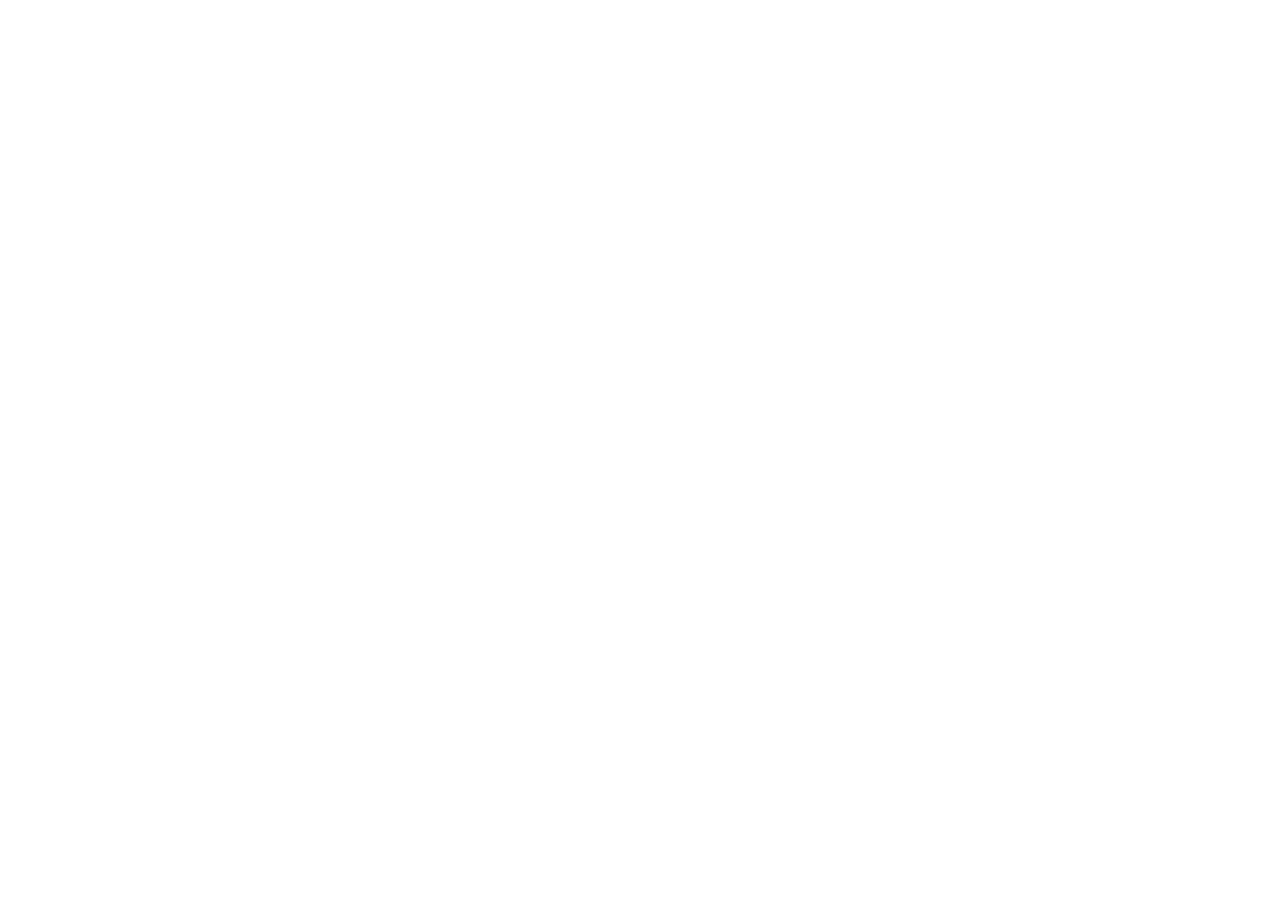
==== pages/cultura.html @ fa31e48a "Navbar finalizada com responsividade" ====
<!DOCTYPE html>
<html lang="en">
<head>
    <meta charset="UTF-8">
    <meta name="viewport" content="width=device-width, initial-scale=1.0">
    <title>Chile | Cultura</title>
    <link rel="icon" href="../assets/icons/chile-round-flag.png" type="image/x-icon">
    <link href="https://cdn.jsdelivr.net/npm/bootstrap@5.3.8/dist/css/bootstrap.min.css" rel="stylesheet" integrity="sha384-sRIl4kxILFvY47J16cr9ZwB07vP4J8+LH7qKQnuqkuIAvNWLzeN8tE5YBujZqJLB" crossorigin="anonymous">
    <link rel="stylesheet" href="../css/style.css">
</head>
<body>
    
</body>
</html>
---- css/style.css ----
* {
    margin: 0;
    padding: 0;
    text-decoration: none;
    list-style: none;
}

body {
    font-family: Arial, Helvetica, sans-serif;
    overflow-x: hidden;
}

header {
    
    height: 100vh;
    width: 100%;
    background-image: url(../assets/img/home/torres-del-paine.jpg);
    background-size: cover;
    background-position: center center;
    display: flex;
    justify-content: center;
    
}

.navbar {
    position: absolute;
    padding: 20px 50px;
    display: flex;
    align-items: center;
    width: 100%;
    box-sizing: border-box;
}

.navbar a {
    position: relative;
    color: white;
    text-decoration: none;
}

.navbar a:hover {
    color: #ff2d4c;
}

.navbar a.active:hover {
    color: #000000;
}

.navbar a::after {
    content: "";
    position: absolute;
    left: 0;
    bottom: -5px;
    width: 0;
    height: 2px;
    background: #0084ff;
    transform: width 0.3s ease;
}

.navbar a:hover::after {
    width: 100%;
}

.navbar .logo img {
    left: 60px;
    height: 40px;
    width: auto;
    display: block;
}

.navbar .nav-links ul{
    margin: 0;
    margin-left: 150px;
    display: flex;
    font-weight: 600;
}

.navbar .nav-links ul li{
    margin: 0 30px;
    
}

.navbar .nav-links ul li.active a {
    color: #ff2d4c;
    font-weight: 800;
}

.navbar .nav-links ul li.active a:hover {
    color: #ffffff;
}

.navbar .menu-hamburguer {
    display: none;
    position: absolute;
    top: 20px;
    right: 40px;
    height: 35px;
    width: auto;
}

@media screen and (max-width: 995px) {
    .navbar .logo img{
        left: 60px;
        height: 40px;
        width: auto;
    }

    .navbar .menu-hamburguer {
        display: block;
    }

    .nav-links {
        margin: 0;
        inset: 0; /* substitui top, left, width, height */
        display: flex;
        position: fixed;
        justify-content: center;
        align-items: center;
        background-color: rgba(89, 0, 255, 0.2);
        backdrop-filter: blur(7px);
        transform: translateX(-100%);
        transition: all 0.5s ease;
    }

    .nav-links.mobile-menu {
        transform: translateX(0);
        margin-left: 0;
    }

    .navbar .nav-links ul {
        margin-left: 0;
        padding: 0;
        display: flex;
        flex-direction: column;
        align-items: center;
        justify-content: center;
    }

    .navbar .nav-links ul li{
        margin: 20px 0;
        font-size: 1.2em;
    }

    .navbar .nav-links {
        margin: 0;
        font-size: 1.2em;
    }
    
}
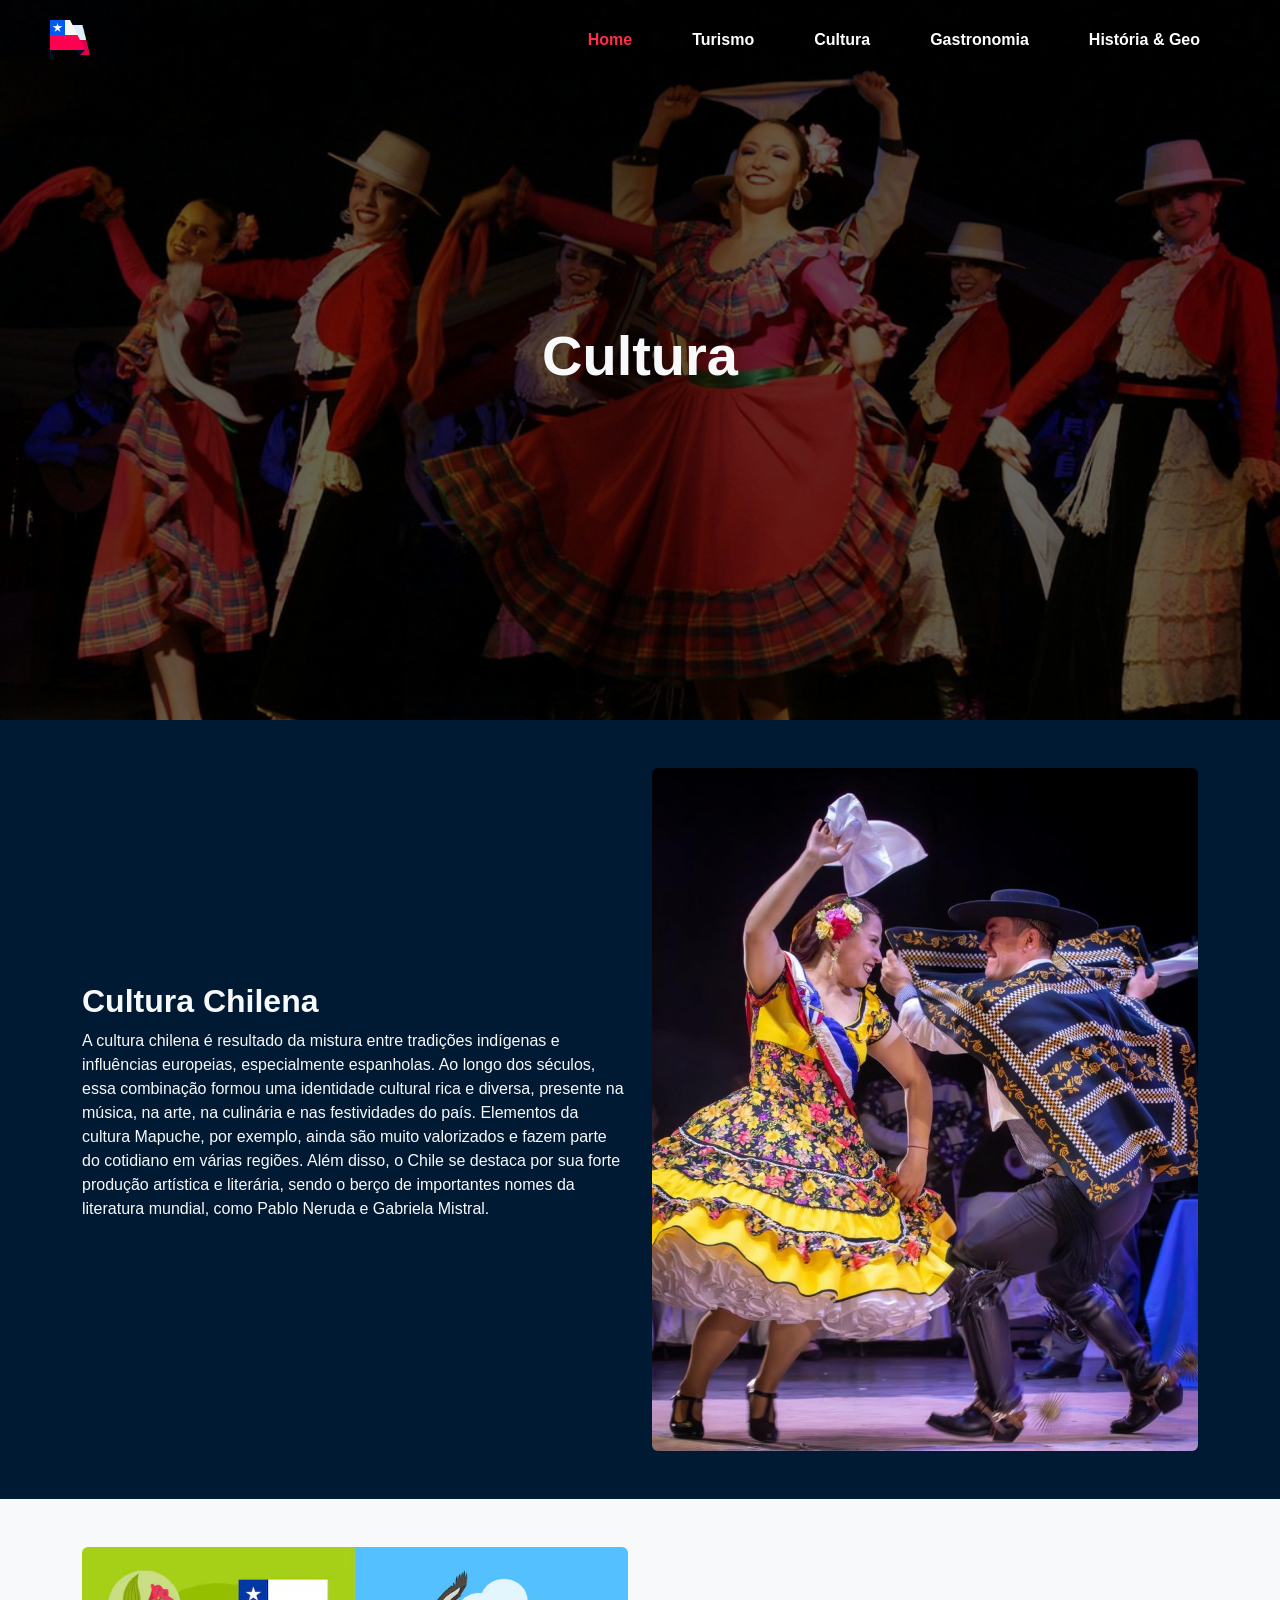
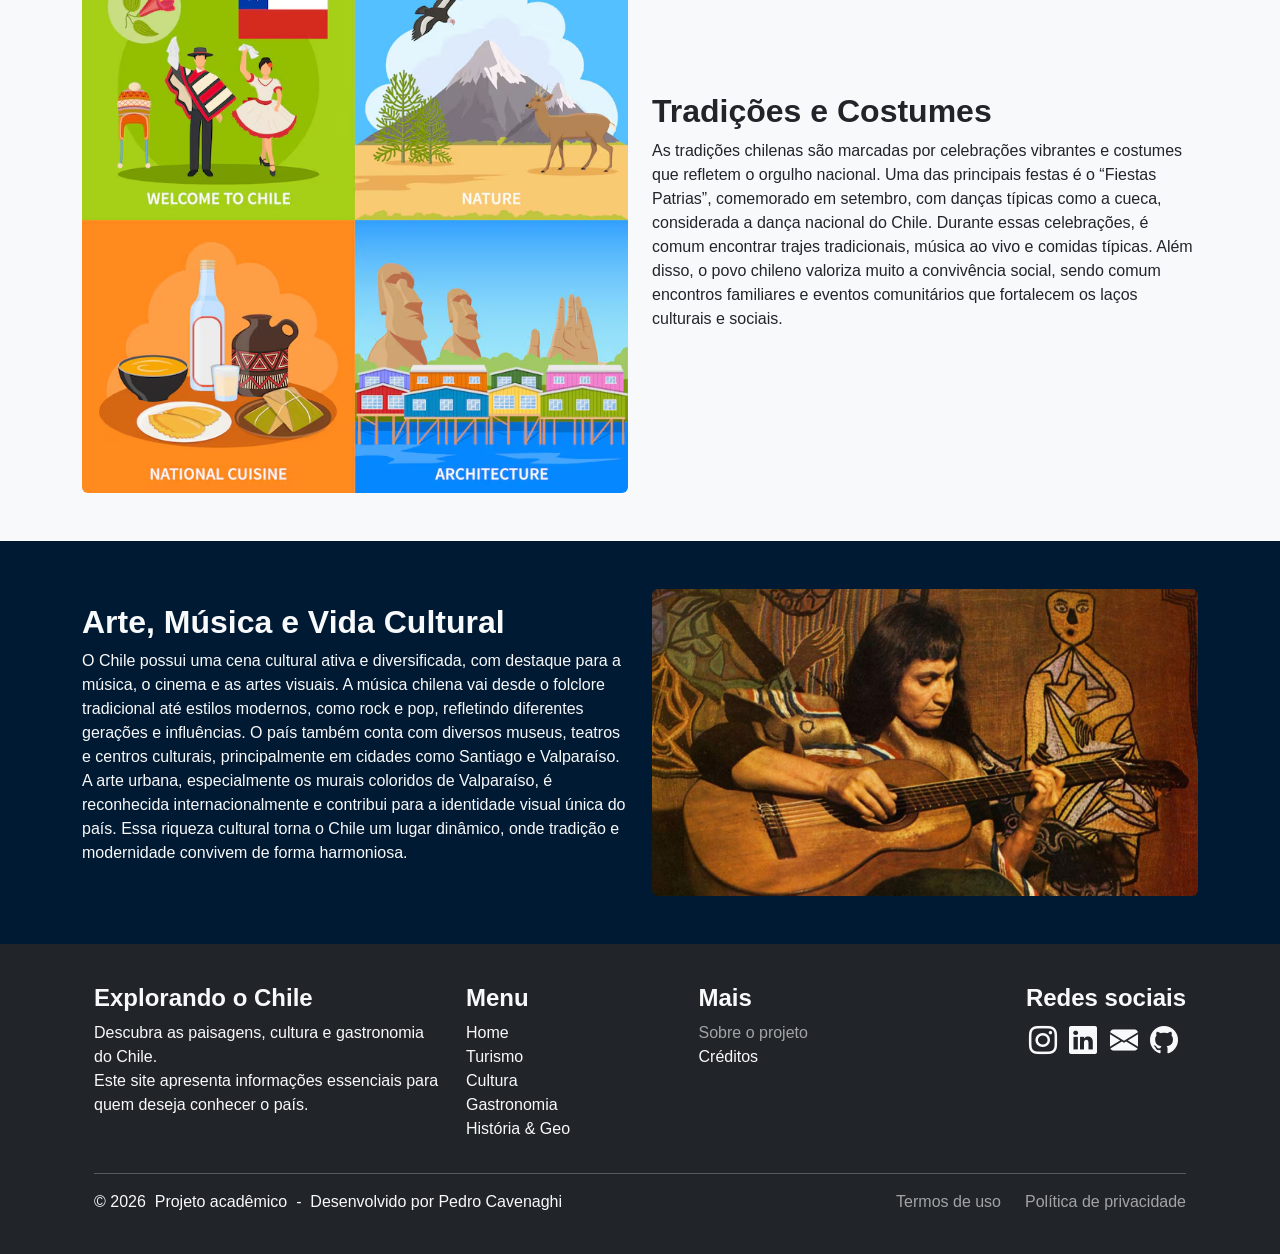
==== commit 5d74e531: "versao 1 finalizada" ====
--- a/pages/cultura.html
+++ b/pages/cultura.html
@@ -1,5 +1,5 @@
 <!DOCTYPE html>
-<html lang="en">
+<html lang="pt-br">
 <head>
     <meta charset="UTF-8">
     <meta name="viewport" content="width=device-width, initial-scale=1.0">
@@ -7,8 +7,171 @@
     <link rel="icon" href="../assets/icons/chile-round-flag.png" type="image/x-icon">
     <link href="https://cdn.jsdelivr.net/npm/bootstrap@5.3.8/dist/css/bootstrap.min.css" rel="stylesheet" integrity="sha384-sRIl4kxILFvY47J16cr9ZwB07vP4J8+LH7qKQnuqkuIAvNWLzeN8tE5YBujZqJLB" crossorigin="anonymous">
     <link rel="stylesheet" href="../css/style.css">
+    <link rel="stylesheet" href="https://cdnjs.cloudflare.com/ajax/libs/font-awesome/5.15.4/css/all.min.css" />
+    <link rel="stylesheet" href="https://cdn.jsdelivr.net/npm/bootstrap-icons@1.13.1/font/bootstrap-icons.min.css">
 </head>
 <body>
-    
+
+<header>
+    <nav class="navbar">
+        <a href="../index.html" class="logo">
+            <img src="../assets/icons/chile-flag.png" alt="Bandeira do Chile">
+        </a>
+        <div class="nav-links">
+            <ul>
+                <li class="active"><a href="../index.html">Home</a></li>
+                <li><a href="turismo.html">Turismo</a></li>
+                <li><a href="cultura.html">Cultura</a></li>
+                <li><a href="gastronomia.html">Gastronomia</a></li>
+                <li><a href="historiaGeo.html">História & Geo</a></li>
+            </ul>
+        </div>
+        <img src="../assets/icons/menu-aberto.png" alt="Menu hamburguer" class="menu-hamburguer">
+    </nav>
+</header>
+
+<main>
+
+    <section class="hero-cultura d-flex align-items-center text-center">
+    <div class="container">
+        <div class="row">
+            <div class="col-lg-6 col-md-8 mx-auto text-light">
+                <h1 class="fw-bold display-4">Cultura</h1>
+            </div>
+        </div>
+    </div>
+</section>
+
+<section class="py-5">
+  <div class="container">
+    <div class="row align-items-center text-light">
+      
+      <!-- TEXTO -->
+      <div class="col-md-6">
+        <h2 class="fw-bold">Cultura Chilena</h2>
+        <p>
+          A cultura chilena é resultado da mistura entre tradições indígenas e influências europeias, 
+          especialmente espanholas. Ao longo dos séculos, essa combinação formou uma identidade cultural 
+          rica e diversa, presente na música, na arte, na culinária e nas festividades do país. 
+          Elementos da cultura Mapuche, por exemplo, ainda são muito valorizados e fazem parte 
+          do cotidiano em várias regiões. Além disso, o Chile se destaca por sua forte produção 
+          artística e literária, sendo o berço de importantes nomes da literatura mundial, como Pablo Neruda e Gabriela Mistral.
+        </p>
+      </div>
+
+      <!-- IMAGEM -->
+      <div class="col-md-6 text-center">
+        <img src="../assets/img/home/fiesta-patria.jpg" class="img-fluid rounded h-60 w-60" alt="">
+      </div>
+
+    </div>
+  </div>
+</section>
+
+<section class="py-5 bg-light">
+  <div class="container">
+    <div class="row align-items-center">
+      
+      <!-- IMAGEM -->
+      <div class="col-md-6 text-center">
+        <img src="../assets/img/home/cultura2.png" class="img-fluid rounded" alt="">
+      </div>
+
+      <!-- TEXTO -->
+      <div class="col-md-6">
+        <h2 class="fw-bold">Tradições e Costumes</h2>
+        <p>
+          As tradições chilenas são marcadas por celebrações vibrantes e costumes que 
+          refletem o orgulho nacional. Uma das principais festas é o “Fiestas Patrias”, 
+          comemorado em setembro, com danças típicas como a cueca, considerada a dança 
+          nacional do Chile. Durante essas celebrações, é comum encontrar trajes tradicionais, 
+          música ao vivo e comidas típicas. Além disso, o povo chileno valoriza muito a 
+          convivência social, sendo comum encontros familiares e eventos comunitários que 
+          fortalecem os laços culturais e sociais.
+        </p>
+      </div>
+
+    </div>
+  </div>
+</section>
+
+<section class="py-5">
+  <div class="container">
+    <div class="row align-items-center text-light">
+      
+      <!-- TEXTO -->
+      <div class="col-md-6">
+        <h2 class="fw-bold">Arte, Música e Vida Cultural</h2>
+        <p>
+          O Chile possui uma cena cultural ativa e diversificada, com destaque para a música, 
+          o cinema e as artes visuais. A música chilena vai desde o folclore tradicional até estilos 
+          modernos, como rock e pop, refletindo diferentes gerações e influências. O país também conta 
+          com diversos museus, teatros e centros culturais, principalmente em cidades como Santiago e Valparaíso. 
+          A arte urbana, especialmente os murais coloridos de Valparaíso, é reconhecida 
+           internacionalmente e contribui para a identidade visual única do país. Essa riqueza 
+           cultural torna o Chile um lugar dinâmico, onde tradição e modernidade convivem de forma harmoniosa.
+        </p>
+      </div>
+
+      <!-- IMAGEM -->
+      <div class="col-md-6 text-center">
+        <img src="../assets/img/home/violeta-parra.jpg" class="img-fluid rounded h-60" alt="">
+      </div>
+
+    </div>
+  </div>
+</section>
+
+</main>
+
+<footer class="bg-dark text-light py-4">
+        <div class="container px-4">
+            <div class="row">
+                <div class="col-6 col-lg-4 pt-3">
+                    <h4 class="fw-bold">Explorando o Chile</h4>
+                    <p class="mb-0">Descubra as paisagens, cultura e gastronomia do Chile.</p>
+                    <p>Este site apresenta informações essenciais para quem deseja conhecer o país.</p>
+                </div>
+                <div class="col pt-3">
+                    <h4 class="fw-bold">Menu</h4>
+                    <ul class="list-unstyled">
+                        <li><a href="#" class="text-decoration-none text-light">Home</a></li>
+                        <li><a href="#" class="text-decoration-none text-light">Turismo</a></li>
+                        <li><a href="#" class="text-decoration-none text-light">Cultura</a></li>
+                        <li><a href="#" class="text-decoration-none text-light">Gastronomia</a></li>
+                        <li><a href="#" class="text-decoration-none text-light">História & Geo</a></li>
+                    </ul>
+                </div>
+                <div class="col pt-3">
+                    <h4 class="fw-bold">Mais</h4>
+                    <ul class="list-unstyled">
+                        <li><a class="text-decoration-none text-light nao-clicavel">Sobre o projeto</a></li>
+                        <li><a href="pages/creditos.html" class="text-decoration-none text-light">Créditos</a></li>
+                    </ul>
+                </div>
+                <div class="col-6 col-lg-3 pt-3 text-lg-end">
+                    <h4 class="fw-bold">Redes sociais</h4>
+                    <div>
+                        <a href="#" class="text-decoration-none text-light"><i class="bi bi-instagram fs-3 me-2"></i></a>
+                        <a href="#" class="text-decoration-none text-light"><i class="bi bi-linkedin fs-3 me-2"></i></a>
+                        <a href="#" class="text-decoration-none text-light"><i class="bi bi-envelope-fill fs-3 me-2"></i></a>
+                        <a href="#" class="text-decoration-none text-light"><i class="bi bi-github fs-3 me-2"></i></a>
+                    </div>
+                </div>
+            </div>
+            <hr>
+            <div class="d-flex justify-content-between">
+                <p>© 2026&nbsp; Projeto acadêmico&nbsp; - &nbsp;Desenvolvido por Pedro Cavenaghi</p>
+                <div class="d-flex">
+                    <a class="text-decoration-none text-light me-4 nao-clicavel">Termos de uso</a>
+                    <a class="text-decoration-none text-light nao-clicavel">Política de privacidade</a>
+                </div>
+            </div>
+        </div>
+    </footer>
+
+    <script src="https://cdn.jsdelivr.net/npm/bootstrap@5.3.8/dist/js/bootstrap.bundle.min.js" integrity="sha384-FKyoEForCGlyvwx9Hj09JcYn3nv7wiPVlz7YYwJrWVcXK/BmnVDxM+D2scQbITxI" crossorigin="anonymous"></script>
+
+    <script src="../js/jsmain.js"></script>
 </body>
 </html>
--- a/css/style.css
+++ b/css/style.css
@@ -5,29 +5,58 @@
     list-style: none;
 }
 
-body {
+html {
+    height: 100%;
+}
+
+ body {
+    margin: 0;
     font-family: Arial, Helvetica, sans-serif;
+    min-height: 100vh;
+    height: 100%;
     overflow-x: hidden;
+    background-color: #001a33;
+    background-repeat: no-repeat;
+    background-attachment: fixed;
+    display: flex;
+    flex-direction: column;
 }
 
 header {
-    
+    position: absolute;
+    width: 100%;
+    z-index: 10;
+}
+
+main {
+    flex: 1;
+}
+
+.hero {
     height: 100vh;
     width: 100%;
-    background-image: url(../assets/img/home/torres-del-paine.jpg);
+    background-image: url(../assets/img/home/torres-del-paine-edit.JPG);
     background-size: cover;
     background-position: center center;
     display: flex;
     justify-content: center;
+}
+
+.nao-clicavel {
+    opacity: 0.6;
+    cursor: not-allowed;
+}
+
+.nao-scroll {
+    overflow: hidden;
+    height: 100vh;
+}
+
+.navbar {
     
-}
-
-.navbar {
-    position: absolute;
     padding: 20px 50px;
     display: flex;
     align-items: center;
-    width: 100%;
     box-sizing: border-box;
 }
 
@@ -45,7 +74,7 @@
     color: #000000;
 }
 
-.navbar a::after {
+.navbar ul a::after {
     content: "";
     position: absolute;
     left: 0;
@@ -93,7 +122,7 @@
     position: absolute;
     top: 20px;
     right: 40px;
-    height: 35px;
+    height: 40px;
     width: auto;
 }
 
@@ -145,4 +174,278 @@
         font-size: 1.2em;
     }
     
+}
+
+    /* carrossel */
+.carousel-indicators [data-bs-target] {
+    background-color: #ed3c57;
+}
+
+.carousel-item img {
+    object-position: center;
+    border-radius: 12px;
+}
+
+.carousel-img-container {
+    position: relative;
+}
+
+.carousel-img-container img {
+    display: block;
+    width: 100%;
+}
+
+/* mobile */
+@media (max-width: 768px) {
+    .carousel-content {
+        left: 15px;
+        bottom: 15px;
+    }
+
+    .carousel-content h2 {
+        font-size: 1.2rem;
+    }
+}
+
+.carousel-banner img {
+    height: 500px;
+    width: 100%;
+    object-fit: cover;
+}
+
+.carousel-banner {
+    position: relative;
+    overflow: hidden;
+    z-index: 0;
+}
+
+/* conteúdo flexível */
+
+.carousel-content {
+    position: absolute;
+    bottom: 25px;
+    left: 30px;
+    right: 30px;
+
+    display: flex;
+    justify-content: space-between;
+    align-items: center;
+
+    color: white;
+
+    z-index: 2;
+    
+}
+
+.botao-carousel {
+    background: #ff2d4c;
+    border: none;
+    padding: 10px 20px;
+    font-weight: bold;
+}
+
+.botao-carousel:hover {
+    background: #770012;
+}
+
+/* galeria */
+.box-container {
+    max-width: 900px;
+    margin: 0 auto;
+    display: grid;
+    grid-template-columns: repeat(3, 1fr);
+    column-gap: 15px; /* lateral */
+    row-gap: 30px;    /* vertical */
+}
+
+@media (max-width: 768px) {
+    .box-container {
+        grid-template-columns: repeat(2, 1fr);
+    }
+}
+
+@media (max-width: 480px) {
+    .box-container {
+        grid-template-columns: 1fr;
+    }
+}
+
+.inner {
+    position: relative;
+    width: 100%;
+    aspect-ratio: 1 / 1;
+    overflow: hidden;
+    border-radius: 12px;
+}
+
+/* imagem */
+.inner img {
+    width: 100%;
+    height: 100%;
+    object-fit: cover;
+    transition: 0.4s;
+}
+
+/* overlay escuro */
+.inner::after {
+    pointer-events: none;
+    content: "";
+    position: absolute;
+    inset: 0;
+    background: rgba(0,0,0,0.4);
+    opacity: 0;
+    transition: 0.3s;
+}
+
+/* título */
+.titulo {
+    position: absolute;
+    bottom: 10px;
+    left: 15px;
+    color: white;
+    font-weight: bold;
+    font-size: 1.1rem;
+    opacity: 0;
+    transform: translateY(10px);
+    transition: 0.3s;
+}
+
+/* hover */
+.box:hover img {
+    transform: scale(1.08);
+    filter: brightness(0.7);
+}
+
+.box:hover .inner::after {
+    opacity: 1;
+}
+
+.box:hover .titulo {
+    opacity: 1;
+    transform: translateY(0);
+}
+
+.hero-turismo {
+    height: 80vh;
+    background: url('../assets/img/home/pedras-chile.jpg') center/cover no-repeat;
+    position: relative;
+}
+
+/* overlay escuro */
+.hero-turismo::after {
+    content: "";
+    position: absolute;
+    inset: 0;
+    background: rgba(0, 0, 0, 0.6);
+}
+
+/* garante que o conteúdo fique acima */
+.hero-turismo .container {
+    position: relative;
+    z-index: 2;
+}
+
+.hero-historia {
+    height: 80vh;
+    background: url('../assets/img/home/carrossel-historia.png') center/cover no-repeat;
+    position: relative;
+}
+
+/* overlay escuro */
+.hero-historia::after {
+    content: "";
+    position: absolute;
+    inset: 0;
+    background: rgba(0, 0, 0, 0.6);
+}
+
+/* garante que o conteúdo fique acima */
+.hero-historia .container {
+    position: relative;
+    z-index: 2;
+}
+
+.hero-gastronomia {
+    height: 80vh;
+    background: url('../assets/img/home/chile-gastronomia-hero2.webp') center/cover no-repeat;
+    position: relative;
+}
+
+/* overlay escuro */
+.hero-gastronomia::after {
+    content: "";
+    position: absolute;
+    inset: 0;
+    background: rgba(0, 0, 0, 0.6);
+}
+
+/* garante que o conteúdo fique acima */
+.hero-gastronomia .container {
+    position: relative;
+    z-index: 2;
+}
+
+.hero-cultura {
+    height: 80vh;
+    background: url('../assets/img/home/chile-cultura.jpg') center/cover no-repeat;
+    position: relative;
+}
+
+/* overlay escuro */
+.hero-cultura::after {
+    content: "";
+    position: absolute;
+    inset: 0;
+    background: rgba(0, 0, 0, 0.6);
+}
+
+/* garante que o conteúdo fique acima */
+.hero-cultura .container {
+    position: relative;
+    z-index: 2;
+}
+
+.hero-home {
+    height: 80vh;
+    background: url('../assets/img/home/torres-del-paine.jpg') center/cover no-repeat;
+    position: relative;
+}
+
+/* overlay escuro */
+.hero-home::after {
+    content: "";
+    position: absolute;
+    inset: 0;
+    background: rgba(0, 0, 0, 0.6);
+}
+
+/* garante que o conteúdo fique acima */
+.hero-home .container {
+    position: relative;
+    z-index: 2;
+}
+
+.nav-pills .nav-link {
+    color: white;
+    margin-bottom: 10px;
+    background: #1c1c1c;
+}
+
+.nav-pills .nav-link.active {
+    background: #ff2d4c;
+}
+
+.nav-pills .nav-link:hover {
+    background: #333;
+}
+
+.gastronomia-section {
+    background: #121826;
+}
+
+.tab-pane img {
+    width: 100%;
+    height: 300px;
+    object-fit: cover;
+    border-radius: 10px;
 }
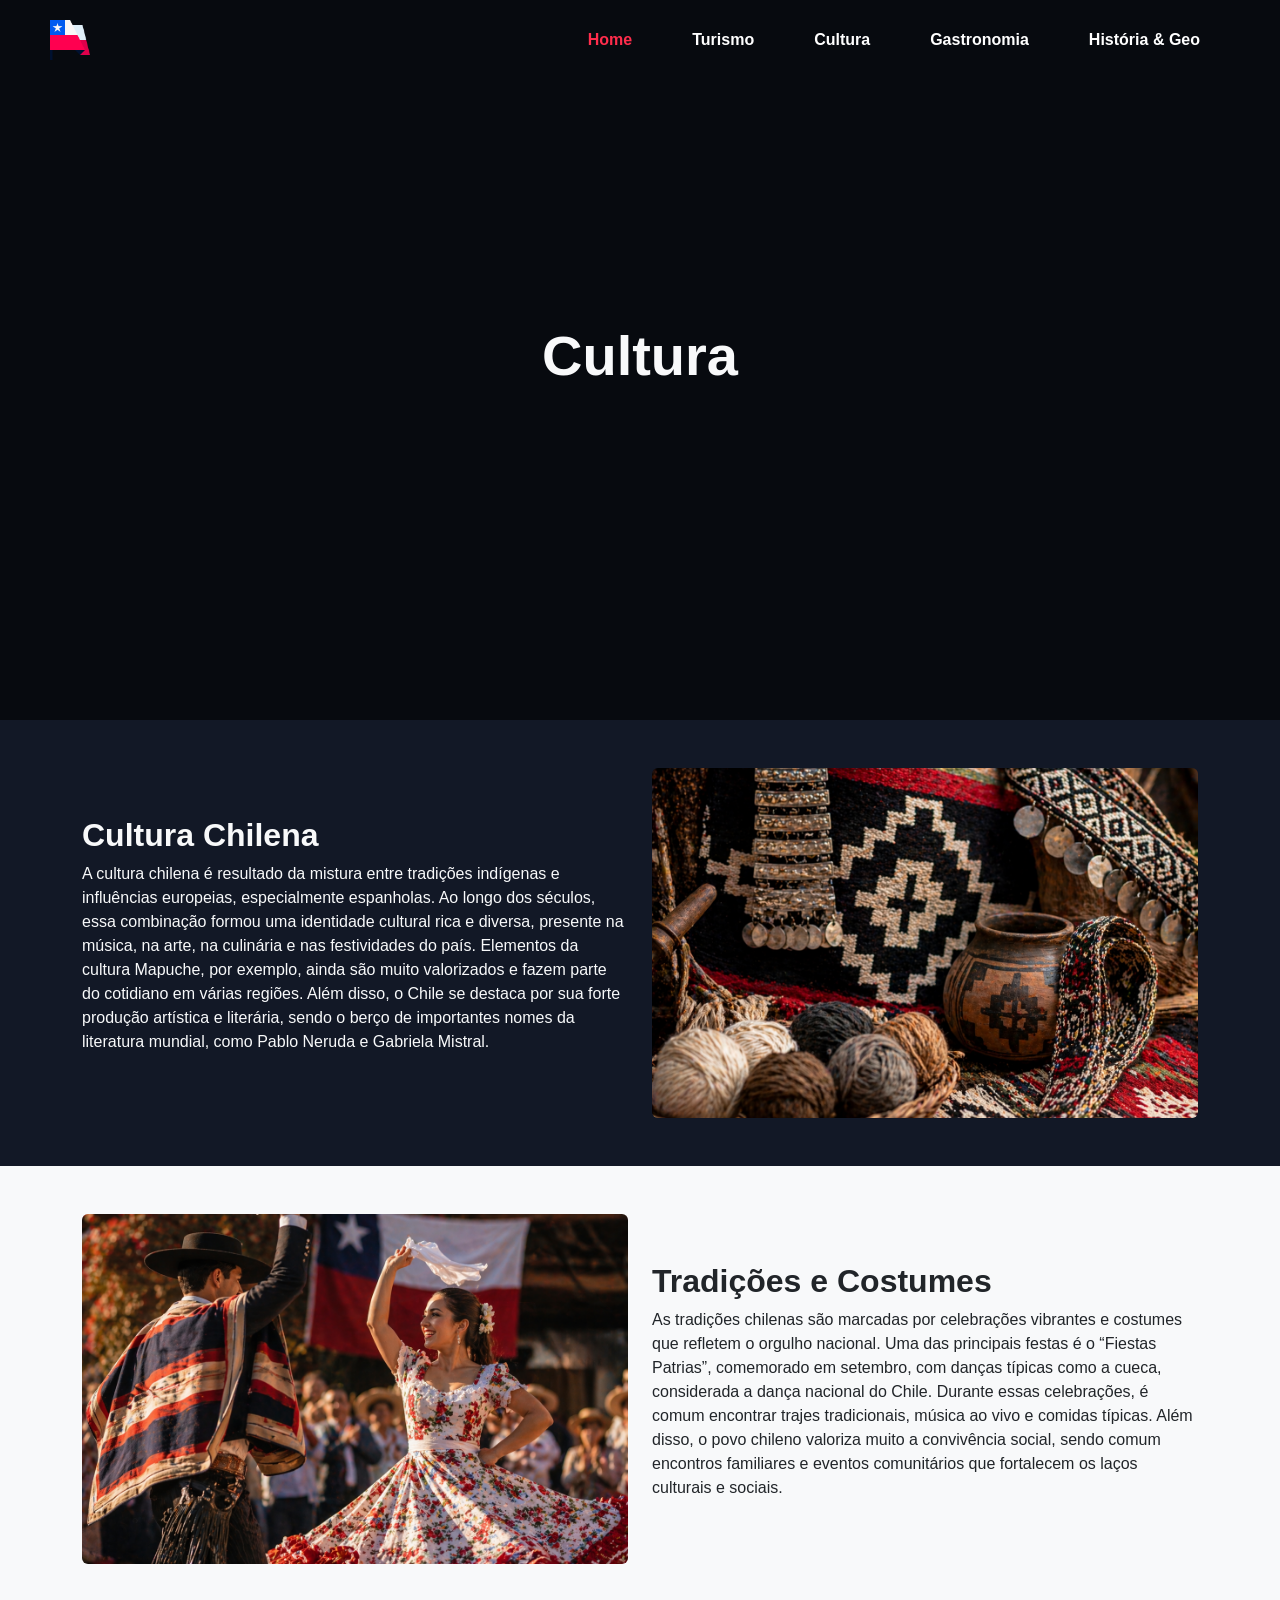
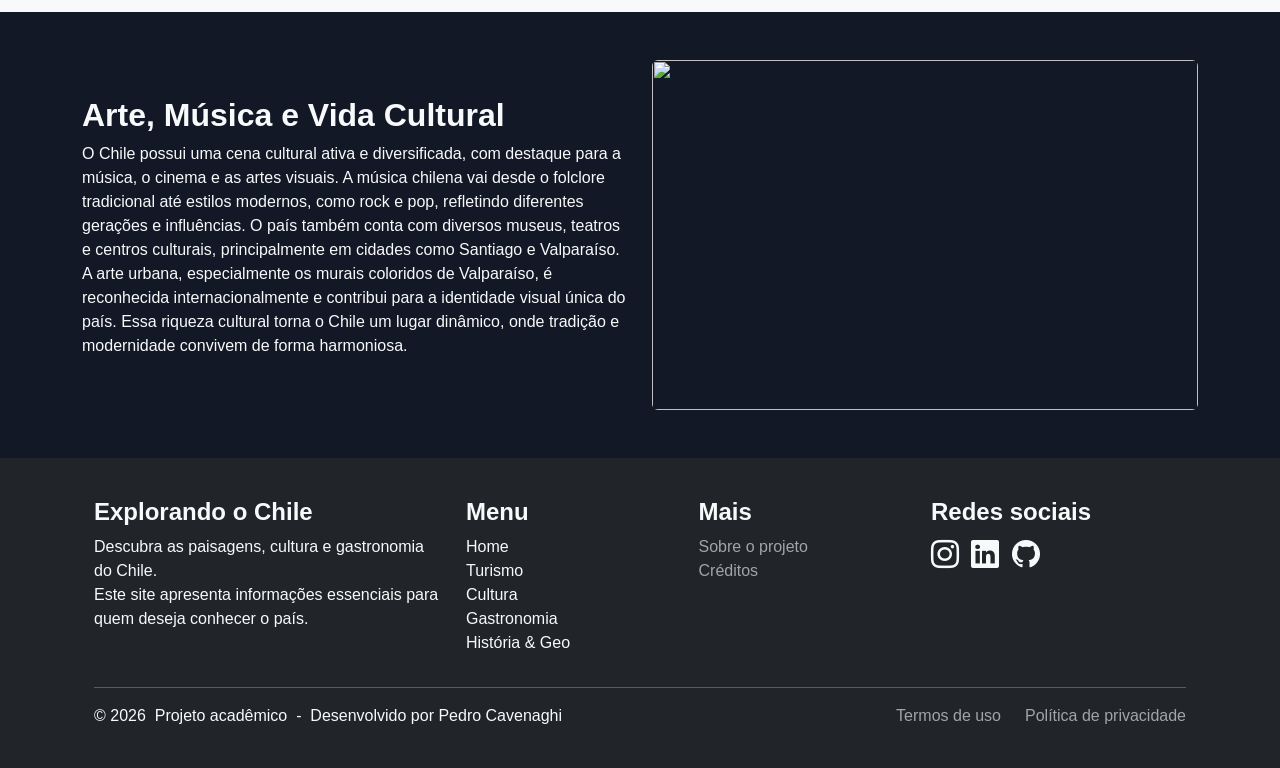
==== commit f2c0675b: "layout das paginas cultura e historia" ====
--- a/pages/cultura.html
+++ b/pages/cultura.html
@@ -32,7 +32,7 @@
 
 <main>
 
-    <section class="hero-cultura d-flex align-items-center text-center">
+    <section class="hero hero-cultura d-flex align-items-center text-center">
     <div class="container">
         <div class="row">
             <div class="col-lg-6 col-md-8 mx-auto text-light">
@@ -61,7 +61,7 @@
 
       <!-- IMAGEM -->
       <div class="col-md-6 text-center">
-        <img src="../assets/img/home/fiesta-patria.jpg" class="img-fluid rounded h-60 w-60" alt="">
+        <img src="../assets/img/cultura/artesanato-mapuche.png" class="section-img img-fluid rounded" alt="">
       </div>
 
     </div>
@@ -74,7 +74,7 @@
       
       <!-- IMAGEM -->
       <div class="col-md-6 text-center">
-        <img src="../assets/img/home/cultura2.png" class="img-fluid rounded" alt="">
+        <img src="../assets/img/cultura/danca-cueca.png" class="section-img img-fluid rounded" alt="">
       </div>
 
       <!-- TEXTO -->
@@ -115,7 +115,7 @@
 
       <!-- IMAGEM -->
       <div class="col-md-6 text-center">
-        <img src="../assets/img/home/violeta-parra.jpg" class="img-fluid rounded h-60" alt="">
+        <img src="../assets/img/cultura/violeta-parra.jpg" class="section-img img-fluid rounded" alt="">
       </div>
 
     </div>
@@ -135,27 +135,26 @@
                 <div class="col pt-3">
                     <h4 class="fw-bold">Menu</h4>
                     <ul class="list-unstyled">
-                        <li><a href="#" class="text-decoration-none text-light">Home</a></li>
-                        <li><a href="#" class="text-decoration-none text-light">Turismo</a></li>
-                        <li><a href="#" class="text-decoration-none text-light">Cultura</a></li>
-                        <li><a href="#" class="text-decoration-none text-light">Gastronomia</a></li>
-                        <li><a href="#" class="text-decoration-none text-light">História & Geo</a></li>
+                        <li><a href="../index.html" class="text-decoration-none text-light">Home</a></li>
+                        <li><a href="turismo.html" class="text-decoration-none text-light">Turismo</a></li>
+                        <li><a href="cultura.html" class="text-decoration-none text-light">Cultura</a></li>
+                        <li><a href="gastronomia.html" class="text-decoration-none text-light">Gastronomia</a></li>
+                        <li><a href="historiaGeo.html" class="text-decoration-none text-light">História & Geo</a></li>
                     </ul>
                 </div>
                 <div class="col pt-3">
                     <h4 class="fw-bold">Mais</h4>
                     <ul class="list-unstyled">
                         <li><a class="text-decoration-none text-light nao-clicavel">Sobre o projeto</a></li>
-                        <li><a href="pages/creditos.html" class="text-decoration-none text-light">Créditos</a></li>
+                        <li><a href="pages/creditos.html" class="text-decoration-none text-light nao-clicavel">Créditos</a></li>
                     </ul>
                 </div>
-                <div class="col-6 col-lg-3 pt-3 text-lg-end">
+                <div class="col-6 col-lg-3 pt-3">
                     <h4 class="fw-bold">Redes sociais</h4>
                     <div>
-                        <a href="#" class="text-decoration-none text-light"><i class="bi bi-instagram fs-3 me-2"></i></a>
-                        <a href="#" class="text-decoration-none text-light"><i class="bi bi-linkedin fs-3 me-2"></i></a>
-                        <a href="#" class="text-decoration-none text-light"><i class="bi bi-envelope-fill fs-3 me-2"></i></a>
-                        <a href="#" class="text-decoration-none text-light"><i class="bi bi-github fs-3 me-2"></i></a>
+                        <a href="https://www.instagram.com/pedro._.cavenaghi?igsh=MXR6azU0MGVmenJ0bg==" class="text-light"><i class="bi bi-instagram fs-3 me-2"></i></a>
+                        <a href="https://www.linkedin.com/in/pedro-cavenaghi?utm_source=share_via&utm_content=profile&utm_medium=member_android" class="text-decoration-none text-light"><i class="bi bi-linkedin fs-3 me-2"></i></a>
+                        <a href="https://github.com/Pedro-Cavenaghi" class="text-decoration-none text-light"><i class="bi bi-github fs-3 me-2"></i></a>
                     </div>
                 </div>
             </div>
--- a/css/style.css
+++ b/css/style.css
@@ -15,7 +15,7 @@
     min-height: 100vh;
     height: 100%;
     overflow-x: hidden;
-    background-color: #001a33;
+    background-color: #121826;
     background-repeat: no-repeat;
     background-attachment: fixed;
     display: flex;
@@ -237,15 +237,30 @@
     
 }
 
+.carousel-overlay {
+    position: absolute;
+    inset: 0;
+
+    background: linear-gradient(
+        to top,
+        rgba(0, 0, 0, 0.85), /* forte embaixo */
+        rgba(0, 0, 0, 0.4),  /* meio */
+        rgba(0, 0, 0, 0)     /* transparente em cima */
+    );
+
+    z-index: 1;
+    pointer-events: none; /* 🔥 importante */
+}
+
 .botao-carousel {
     background: #ff2d4c;
     border: none;
-    padding: 10px 20px;
+    padding: 8px 18px;
     font-weight: bold;
 }
 
 .botao-carousel:hover {
-    background: #770012;
+    background: #6c0010;
 }
 
 /* galeria */
@@ -278,7 +293,6 @@
     border-radius: 12px;
 }
 
-/* imagem */
 .inner img {
     width: 100%;
     height: 100%;
@@ -286,7 +300,6 @@
     transition: 0.4s;
 }
 
-/* overlay escuro */
 .inner::after {
     pointer-events: none;
     content: "";
@@ -297,7 +310,6 @@
     transition: 0.3s;
 }
 
-/* título */
 .titulo {
     position: absolute;
     bottom: 10px;
@@ -310,7 +322,6 @@
     transition: 0.3s;
 }
 
-/* hover */
 .box:hover img {
     transform: scale(1.08);
     filter: brightness(0.7);
@@ -325,105 +336,49 @@
     transform: translateY(0);
 }
 
-.hero-turismo {
+/* hero */
+
+.hero {
     height: 80vh;
-    background: url('../assets/img/home/pedras-chile.jpg') center/cover no-repeat;
-    position: relative;
-}
-
-/* overlay escuro */
-.hero-turismo::after {
+    background-position: center;
+    background-size: cover;
+    background-repeat: no-repeat;
+    position: relative;
+}
+
+.hero::after {
     content: "";
     position: absolute;
     inset: 0;
     background: rgba(0, 0, 0, 0.6);
 }
 
-/* garante que o conteúdo fique acima */
-.hero-turismo .container {
+.hero .container {
     position: relative;
     z-index: 2;
 }
 
+.hero-home {
+    background-image: url('../assets/img/home/hero-principal.png');
+}
+
+.hero-turismo {
+    background-image: url('../assets/img/turismo/hero-moais.jpg');
+}
+
 .hero-historia {
-    height: 80vh;
-    background: url('../assets/img/home/carrossel-historia.png') center/cover no-repeat;
-    position: relative;
-}
-
-/* overlay escuro */
-.hero-historia::after {
-    content: "";
-    position: absolute;
-    inset: 0;
-    background: rgba(0, 0, 0, 0.6);
-}
-
-/* garante que o conteúdo fique acima */
-.hero-historia .container {
-    position: relative;
-    z-index: 2;
+    background-image: url('../assets/img/historia/hero-historia-geo.png');
 }
 
 .hero-gastronomia {
-    height: 80vh;
-    background: url('../assets/img/home/chile-gastronomia-hero2.webp') center/cover no-repeat;
-    position: relative;
-}
-
-/* overlay escuro */
-.hero-gastronomia::after {
-    content: "";
-    position: absolute;
-    inset: 0;
-    background: rgba(0, 0, 0, 0.6);
-}
-
-/* garante que o conteúdo fique acima */
-.hero-gastronomia .container {
-    position: relative;
-    z-index: 2;
+    background-image: url('../assets/img/gastronomia/hero-gastronomia-gerado.png');
 }
 
 .hero-cultura {
-    height: 80vh;
-    background: url('../assets/img/home/chile-cultura.jpg') center/cover no-repeat;
-    position: relative;
-}
-
-/* overlay escuro */
-.hero-cultura::after {
-    content: "";
-    position: absolute;
-    inset: 0;
-    background: rgba(0, 0, 0, 0.6);
-}
-
-/* garante que o conteúdo fique acima */
-.hero-cultura .container {
-    position: relative;
-    z-index: 2;
-}
-
-.hero-home {
-    height: 80vh;
-    background: url('../assets/img/home/torres-del-paine.jpg') center/cover no-repeat;
-    position: relative;
-}
-
-/* overlay escuro */
-.hero-home::after {
-    content: "";
-    position: absolute;
-    inset: 0;
-    background: rgba(0, 0, 0, 0.6);
-}
-
-/* garante que o conteúdo fique acima */
-.hero-home .container {
-    position: relative;
-    z-index: 2;
-}
+    background-image: url('../assets/img/cultura/hero-cultura.png');
+}
+
+/* tabs gastronomia */
 
 .nav-pills .nav-link {
     color: white;
@@ -448,4 +403,18 @@
     height: 300px;
     object-fit: cover;
     border-radius: 10px;
+}
+
+.section-img {
+    width: 100%;
+    height: 350px;
+    object-fit: cover;
+    border-radius: 12px;
+}
+
+.section-vimg {
+    width: 100%;
+    height: 420px;
+    object-fit: cover;
+    border-radius: 12px;
 }
